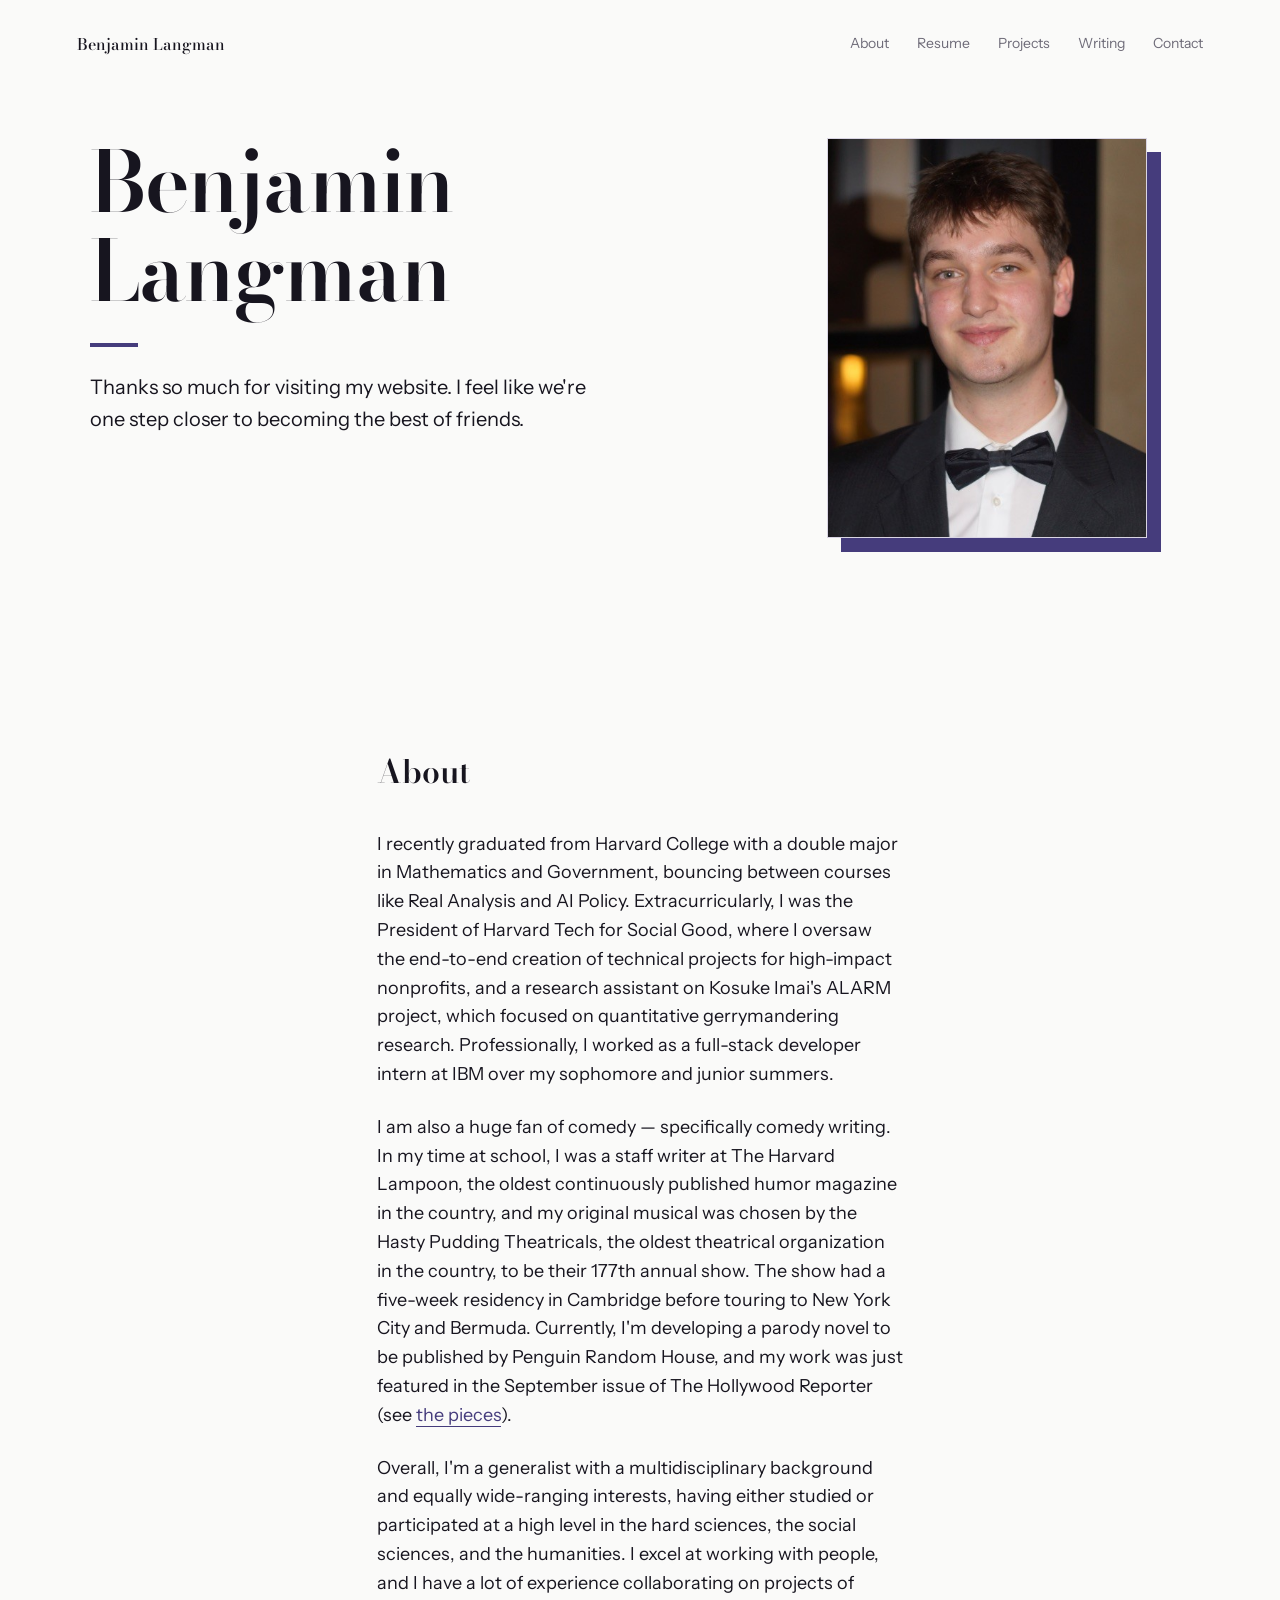
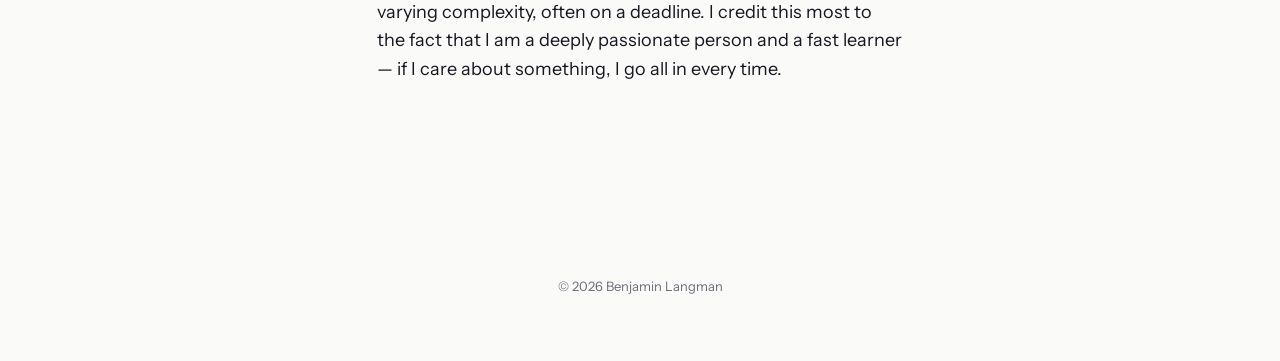
==== index.html @ 98caf8ef "Bodoni Moda + Instrument Sans; About copyedit; real LinkedIn - Type swapped to Bodoni Moda (display)" ====
<!DOCTYPE html>
<html lang="en">
<head>
  <meta charset="UTF-8" />
  <meta name="viewport" content="width=device-width, initial-scale=1" />
  <title>Benjamin Langman</title>
  <meta name="description" content="Benjamin Langman — Mathematics and Government at Harvard, full-stack developer, and comedy writer." />

  <meta property="og:title" content="Benjamin Langman" />
  <meta property="og:description" content="Mathematics and Government at Harvard, full-stack developer, and comedy writer." />
  <meta property="og:type" content="website" />
  <meta property="og:url" content="https://blangman.github.io/" />
  <meta property="og:image" content="https://blangman.github.io/assets/portrait.jpg" />
  <meta name="twitter:card" content="summary" />

  <link rel="icon" href="assets/favicon.svg" type="image/svg+xml" />
  <link rel="preconnect" href="https://fonts.googleapis.com" />
  <link rel="preconnect" href="https://fonts.gstatic.com" crossorigin />
  <link rel="stylesheet" href="https://fonts.googleapis.com/css2?family=Bodoni+Moda:opsz,wght@6..96,400..700&family=Instrument+Sans:wght@400;500;600&display=swap" />
  <link rel="stylesheet" href="styles.css" />
</head>
<body>
  <a class="skip-link" href="#about">Skip to content</a>

  <!-- ============================================================
       NAV — keep identical across every page (only aria-current
       and the About link's target differ: "#about" here,
       "index.html#about" on the other pages).
       ============================================================ -->
  <nav class="site-nav">
    <a class="wordmark" href="index.html">Benjamin Langman</a>
    <div class="nav-links">
      <a href="#about">About</a>
      <a href="resume.html">Resume</a>
      <a href="projects.html">Projects</a>
      <a href="writing.html">Writing</a>
      <a href="contact.html">Contact</a>
    </div>
  </nav>

  <section class="hero" id="top">
    <div class="hero-inner">
      <div class="hero-text">
        <h1>Benjamin Langman</h1>
        <div class="rule"></div>
        <!-- EDIT: the tagline. -->
        <p class="tagline">
          Thanks so much for visiting my website. I feel like we're one step
          closer to becoming the best of friends.
        </p>
      </div>
      <div class="photo-wrap">
        <div class="photo-offset" aria-hidden="true"></div>
        <div class="photo-slot">
          <!-- EDIT: swap assets/portrait.jpg for a new photo (4:5 crops best). -->
          <img src="assets/portrait.jpg" alt="Benjamin Langman" width="320" height="400" />
        </div>
      </div>
    </div>
  </section>

  <!-- ============================================================
       ABOUT — your bio. Edit the paragraphs freely.
       ============================================================ -->
  <main class="prose" id="about">
    <h2>About</h2>

    <p>
      I recently graduated from Harvard College with a double major in
      Mathematics and Government, bouncing between courses like Real Analysis and
      AI Policy. Extracurricularly, I was the President of Harvard Tech for
      Social Good, where I oversaw the end-to-end creation of technical projects
      for high-impact nonprofits, and a research assistant on Kosuke Imai's ALARM
      project, which focused on quantitative gerrymandering research.
      Professionally, I worked as a full-stack developer intern at IBM over my
      sophomore and junior summers.
    </p>

    <p>
      I am also a huge fan of comedy &mdash; specifically comedy writing. In my
      time at school, I was a staff writer at The Harvard Lampoon, the oldest
      continuously published humor magazine in the country, and my original
      musical was chosen by the Hasty Pudding Theatricals, the oldest theatrical
      organization in the country, to be their 177th annual show. The show had a
      five-week residency in Cambridge before touring to New York City and
      Bermuda. Currently, I'm developing a parody novel to be published by
      Penguin Random House, and my work was just featured in the September issue
      of The Hollywood Reporter (see
      <a href="https://thehollywoodrepordurrr.com/" target="_blank" rel="noopener">the pieces</a>).
    </p>

    <p>
      Overall, I'm a generalist with a multidisciplinary background and equally
      wide-ranging interests, having either studied or participated at a high
      level in the hard sciences, the social sciences, and the humanities. I
      excel at working with people, and I have a lot of experience collaborating
      on projects of varying complexity, often on a deadline. I credit this most
      to the fact that I am a deeply passionate person and a fast learner &mdash;
      if I care about something, I go all in every time.
    </p>
  </main>

  <footer class="site-footer">
    &copy; <span id="year">2026</span> Benjamin Langman
  </footer>

  <script src="main.js" defer></script>
</body>
</html>
---- styles.css ----
/* ============================================================
   Benjamin Langman — personal site
   Newsreader (display) + Inter (text), violet accent on near-white.
   Design values live in :root.
   ============================================================ */

:root {
  --bg: #FAFAF9;
  --ink: #17151F;
  --muted: #6E6B78;
  --accent: #453C7C;
  --panel: #EDEBF3;
  --line: #D9D5E4;

  --serif: 'Bodoni Moda', 'Times New Roman', Georgia, serif;
  --sans: 'Instrument Sans', -apple-system, BlinkMacSystemFont, 'Segoe UI', Roboto, sans-serif;

  --wrap: 1100px;
  --measure: 680px;
  --pad: 6vw;
}

* { box-sizing: border-box; }

html { scroll-behavior: smooth; }

@media (prefers-reduced-motion: reduce) {
  html { scroll-behavior: auto; }
  * { transition: none !important; animation: none !important; }
}

body {
  margin: 0;
  background: var(--bg);
  color: var(--ink);
  font-family: var(--sans);
  line-height: 1.6;
  -webkit-font-smoothing: antialiased;
}

a { color: inherit; text-decoration: none; }

a:focus-visible, button:focus-visible {
  outline: 2px solid var(--accent);
  outline-offset: 3px;
  border-radius: 2px;
}

h1, h2, h3, .wordmark {
  font-family: var(--serif);
  font-optical-sizing: auto;
}

img { max-width: 100%; height: auto; }

.skip-link {
  position: absolute;
  left: -999px;
  top: 0;
  background: var(--bg);
  padding: 10px 16px;
  border: 1px solid var(--ink);
  z-index: 10;
}
.skip-link:focus { left: 12px; top: 12px; }

/* ---------- nav ---------- */

.site-nav {
  display: flex;
  flex-wrap: wrap;
  justify-content: space-between;
  align-items: center;
  gap: 12px 32px;
  padding: 32px var(--pad) 24px;
}

.wordmark {
  font-weight: 500;
  font-size: 16px;
}

.nav-links {
  display: flex;
  flex-wrap: wrap;
  gap: 12px 28px;
  font-size: 14px;
}

.nav-links a {
  position: relative;
  color: var(--muted);
  padding-bottom: 4px;
}

.nav-links a::after {
  content: "";
  position: absolute;
  left: 0;
  bottom: 0;
  width: 0;
  height: 1px;
  background: var(--accent);
  transition: width 0.25s ease-out;
}

.nav-links a:hover::after,
.nav-links a:focus-visible::after { width: 100%; }

.nav-links a[aria-current="page"] { color: var(--ink); }
.nav-links a[aria-current="page"]::after { width: 100%; }

/* ---------- hero ---------- */

.hero { padding: 56px var(--pad) 112px; }

.hero-inner {
  max-width: var(--wrap);
  margin: 0 auto;
  display: grid;
  grid-template-columns: 1.3fr 0.7fr;
  gap: 64px;
  align-items: start;
}

.hero-text h1 {
  font-size: clamp(44px, 7vw, 84px);
  font-weight: 600;
  letter-spacing: -0.015em;
  line-height: 1.05;
  margin: 0;
}

.rule {
  width: 48px;
  height: 4px;
  background: var(--accent);
  margin: 28px 0 24px;
}

.tagline {
  font-size: clamp(17px, 1.6vw, 20px);
  color: var(--ink);
  max-width: 40ch;
  margin: 0;
}

.photo-wrap {
  position: relative;
  max-width: 320px;
}

.photo-offset {
  position: absolute;
  top: 14px;
  left: 14px;
  width: 100%;
  height: 100%;
  background: var(--accent);
  z-index: 0;
}

.photo-slot {
  position: relative;
  z-index: 1;
  aspect-ratio: 4 / 5;
  background: var(--panel);
  border: 1px solid var(--line);
  overflow: hidden;
  transition: transform 0.25s ease-out;
}
.photo-slot:hover { transform: translate(-2px, -2px); }
.photo-slot img { width: 100%; height: 100%; object-fit: cover; display: block; }

/* ---------- prose column (home About + interior pages) ---------- */

.prose {
  max-width: var(--measure);
  margin: 0 auto;
  padding: 96px var(--pad) 128px;
}

.prose h1 {
  font-size: clamp(36px, 5vw, 52px);
  font-weight: 600;
  letter-spacing: -0.005em;
  line-height: 1.1;
  margin: 0;
}
.prose h1 + .rule { margin-top: 24px; }

.prose h2 {
  font-size: 32px;
  font-weight: 600;
  margin: 0 0 32px;
}
.prose h2:not(:first-child) { margin-top: 72px; }

.prose p {
  font-size: 18px;
  margin: 0 0 24px;
  max-width: 68ch;
}

.prose a[href] {
  color: var(--accent);
  border-bottom: 1px solid var(--accent);
}
.prose a[href]:hover {
  color: var(--ink);
  border-color: var(--ink);
}

.prose strong { font-weight: 600; }

/* interior page entries */
.entry { margin: 0 0 40px; }
.entry h3 {
  font-size: 20px;
  font-weight: 600;
  margin: 0 0 4px;
}
.entry .meta {
  font-size: 14px;
  color: var(--muted);
  margin: 0 0 12px;
}
.entry p { font-size: 17px; margin: 0; }

.filelink {
  display: inline-block;
  border: 1px solid var(--accent);
  color: var(--accent);
  padding: 10px 18px;
  font-size: 14px;
}
.filelink:hover { background: var(--accent); color: var(--bg); }

/* ---------- footer ---------- */

.site-footer {
  text-align: center;
  padding: 40px var(--pad) 64px;
  font-size: 13px;
  color: var(--muted);
}

/* ---------- responsive ---------- */

@media (max-width: 720px) {
  .site-nav { padding: 24px var(--pad) 20px; }
  .nav-links { width: 100%; gap: 12px 20px; }
  .hero { padding: 40px var(--pad) 80px; }
  .hero-inner { grid-template-columns: 1fr; gap: 40px; }
  .photo-wrap { max-width: 220px; order: -1; }
  .prose { padding: 64px var(--pad) 96px; }
  .prose h2 { font-size: 26px; }
  .prose h2:not(:first-child) { margin-top: 56px; }
}
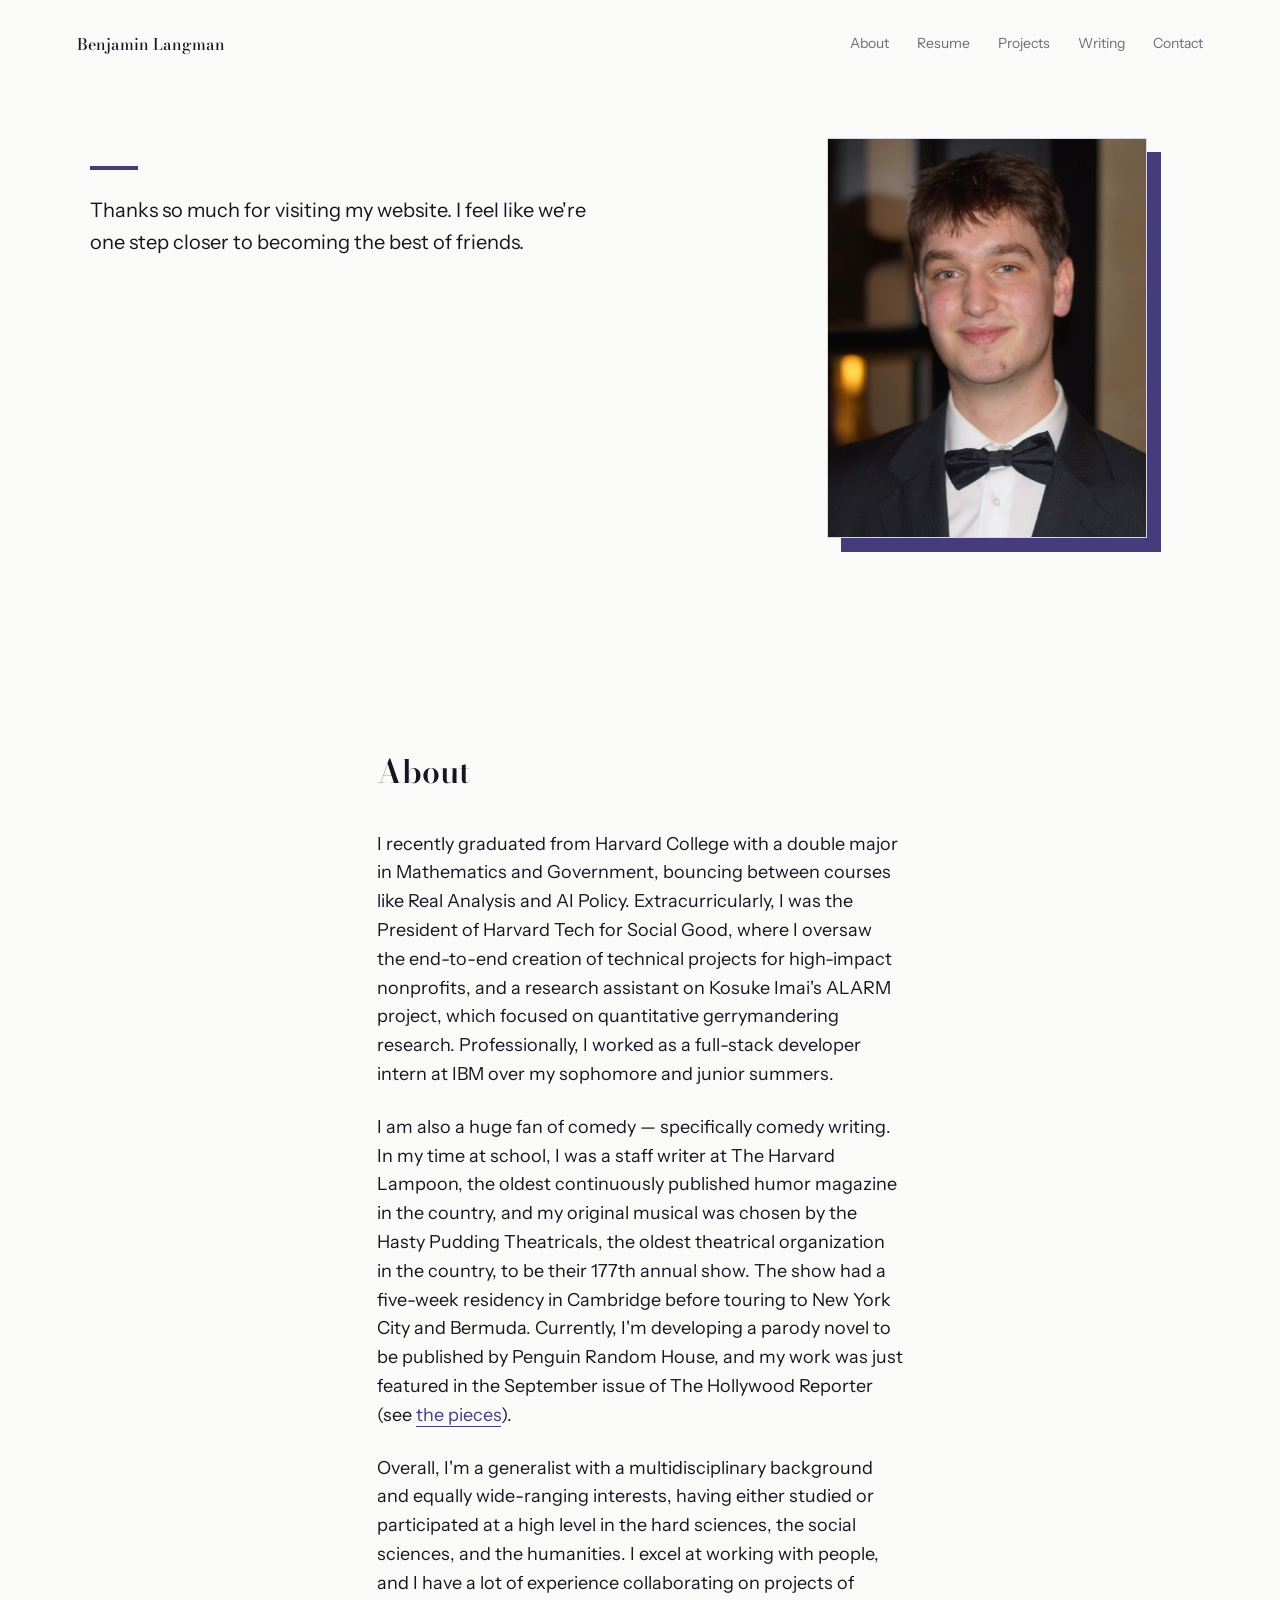
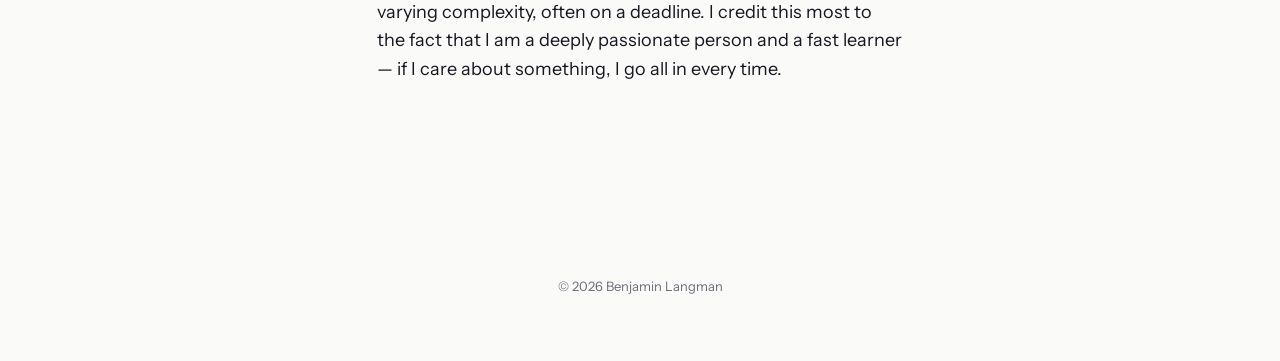
==== commit d25cb07d: "Remove the display name from the hero The hero now opens with just the accent rule and the tagline; " ====
--- a/index.html
+++ b/index.html
@@ -41,7 +41,7 @@
   <section class="hero" id="top">
     <div class="hero-inner">
       <div class="hero-text">
-        <h1>Benjamin Langman</h1>
+        <h1 class="sr-only">Benjamin Langman</h1>
         <div class="rule"></div>
         <!-- EDIT: the tagline. -->
         <p class="tagline">
--- a/styles.css
+++ b/styles.css
@@ -52,6 +52,16 @@
 }
 
 img { max-width: 100%; height: auto; }
+
+.sr-only {
+  position: absolute;
+  width: 1px; height: 1px;
+  padding: 0; margin: -1px;
+  overflow: hidden;
+  clip: rect(0 0 0 0);
+  white-space: nowrap;
+  border: 0;
+}
 
 .skip-link {
   position: absolute;
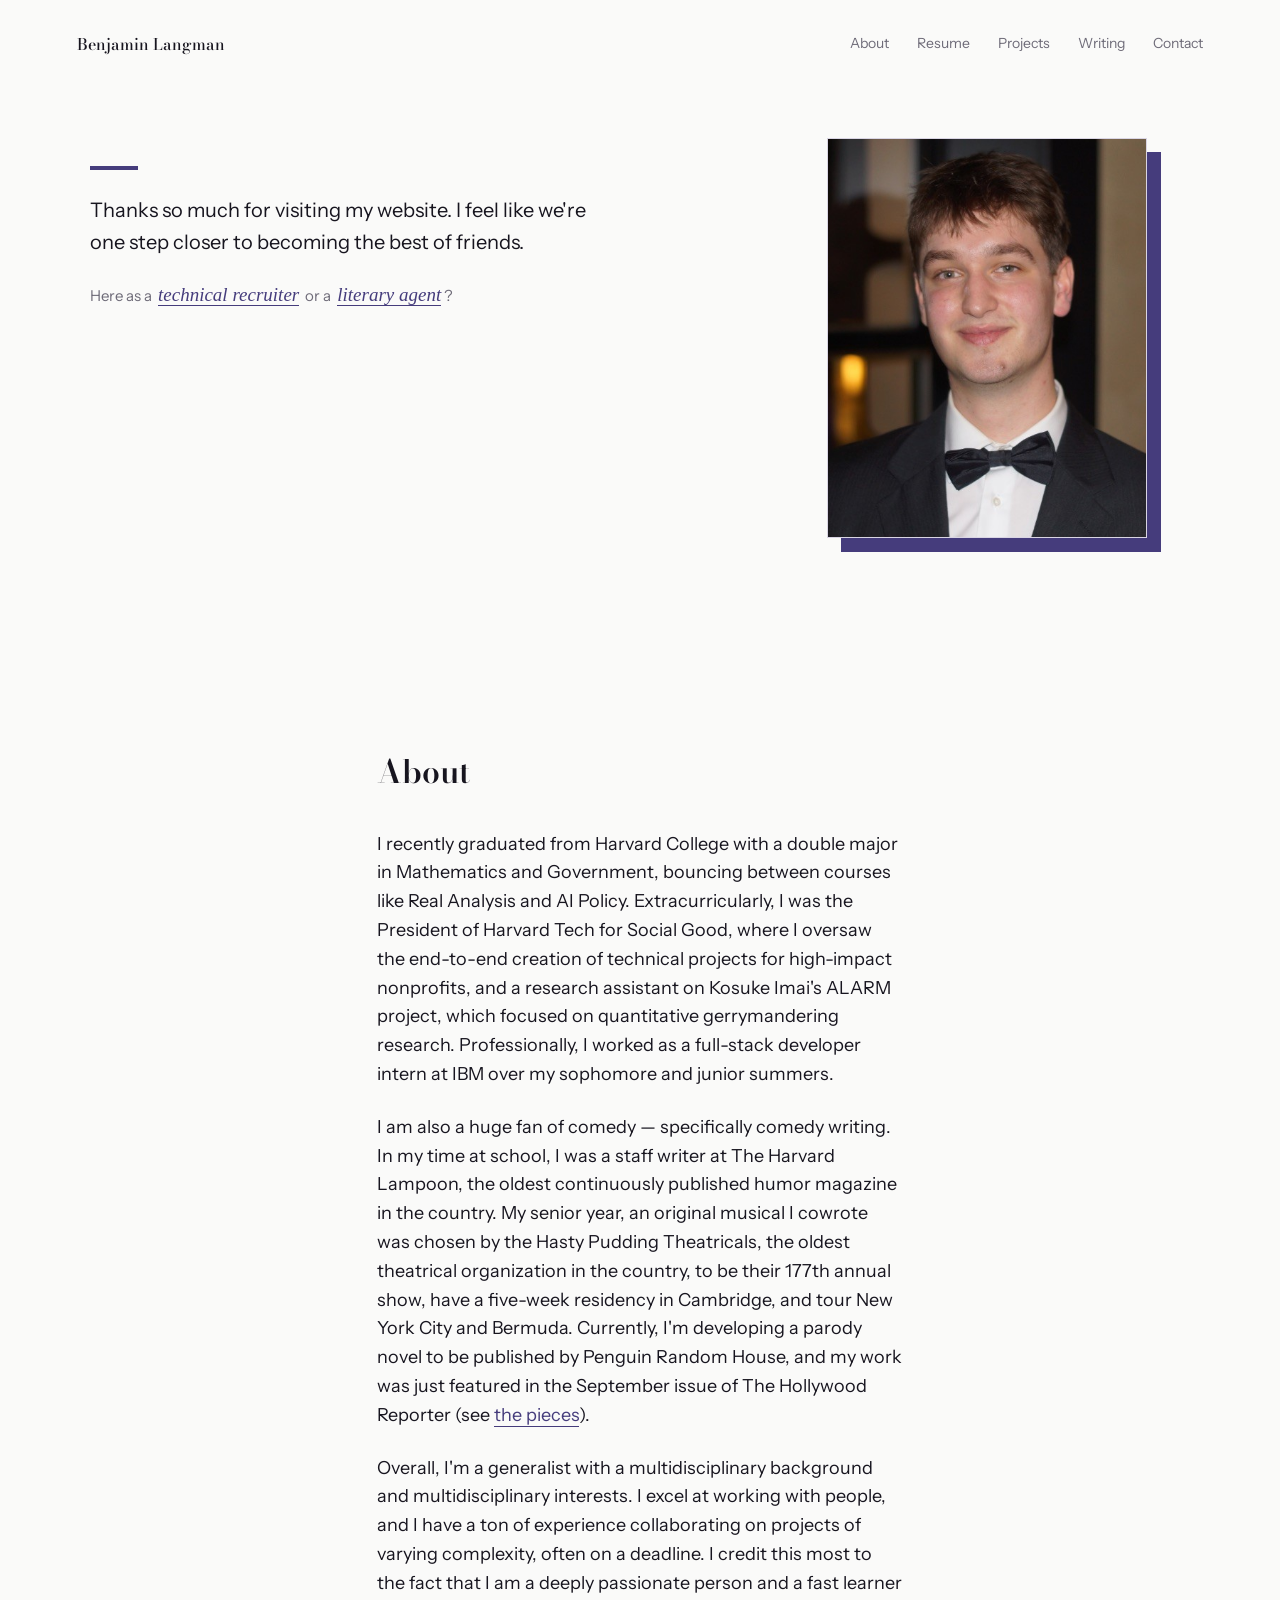
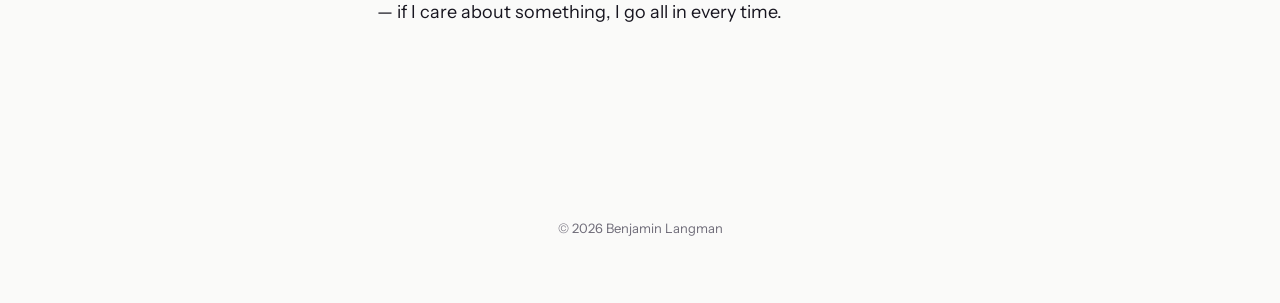
==== commit d3be6844: "About rewrite; Writing as a link list; "here as a…" hero line - About: replaced with the new three-p" ====
--- a/index.html
+++ b/index.html
@@ -48,6 +48,10 @@
           Thanks so much for visiting my website. I feel like we're one step
           closer to becoming the best of friends.
         </p>
+        <p class="pick">
+          Here as a <a href="resume.html">technical recruiter</a>
+          or a <a href="writing.html">literary agent</a>?
+        </p>
       </div>
       <div class="photo-wrap">
         <div class="photo-offset" aria-hidden="true"></div>
@@ -79,10 +83,10 @@
     <p>
       I am also a huge fan of comedy &mdash; specifically comedy writing. In my
       time at school, I was a staff writer at The Harvard Lampoon, the oldest
-      continuously published humor magazine in the country, and my original
-      musical was chosen by the Hasty Pudding Theatricals, the oldest theatrical
-      organization in the country, to be their 177th annual show. The show had a
-      five-week residency in Cambridge before touring to New York City and
+      continuously published humor magazine in the country. My senior year, an
+      original musical I cowrote was chosen by the Hasty Pudding Theatricals, the
+      oldest theatrical organization in the country, to be their 177th annual
+      show, have a five-week residency in Cambridge, and tour New York City and
       Bermuda. Currently, I'm developing a parody novel to be published by
       Penguin Random House, and my work was just featured in the September issue
       of The Hollywood Reporter (see
@@ -90,13 +94,12 @@
     </p>
 
     <p>
-      Overall, I'm a generalist with a multidisciplinary background and equally
-      wide-ranging interests, having either studied or participated at a high
-      level in the hard sciences, the social sciences, and the humanities. I
-      excel at working with people, and I have a lot of experience collaborating
-      on projects of varying complexity, often on a deadline. I credit this most
-      to the fact that I am a deeply passionate person and a fast learner &mdash;
-      if I care about something, I go all in every time.
+      Overall, I'm a generalist with a multidisciplinary background and
+      multidisciplinary interests. I excel at working with people, and I have a
+      ton of experience collaborating on projects of varying complexity, often on
+      a deadline. I credit this most to the fact that I am a deeply passionate
+      person and a fast learner &mdash; if I care about something, I go all in
+      every time.
     </p>
   </main>
 
--- a/styles.css
+++ b/styles.css
@@ -154,6 +154,23 @@
   max-width: 40ch;
   margin: 0;
 }
+
+/* "Here as a technical recruiter or a literary agent?" */
+.pick {
+  margin: 22px 0 0;
+  font-size: 15px;
+  color: var(--muted);
+}
+.pick a {
+  font-family: var(--serif);
+  font-style: italic;
+  font-size: 19px;
+  color: var(--accent);
+  border-bottom: 1px solid var(--accent);
+  margin: 0 3px;
+  transition: color 0.2s ease, border-color 0.2s ease;
+}
+.pick a:hover { color: var(--ink); border-color: var(--ink); }
 
 .photo-wrap {
   position: relative;
@@ -211,6 +228,17 @@
   margin: 0 0 24px;
   max-width: 68ch;
 }
+
+.prose ul {
+  margin: 0 0 24px;
+  padding-left: 1.1em;
+  max-width: 68ch;
+}
+.prose li {
+  font-size: 18px;
+  margin: 0 0 14px;
+}
+.prose li::marker { color: var(--accent); }
 
 .prose a[href] {
   color: var(--accent);
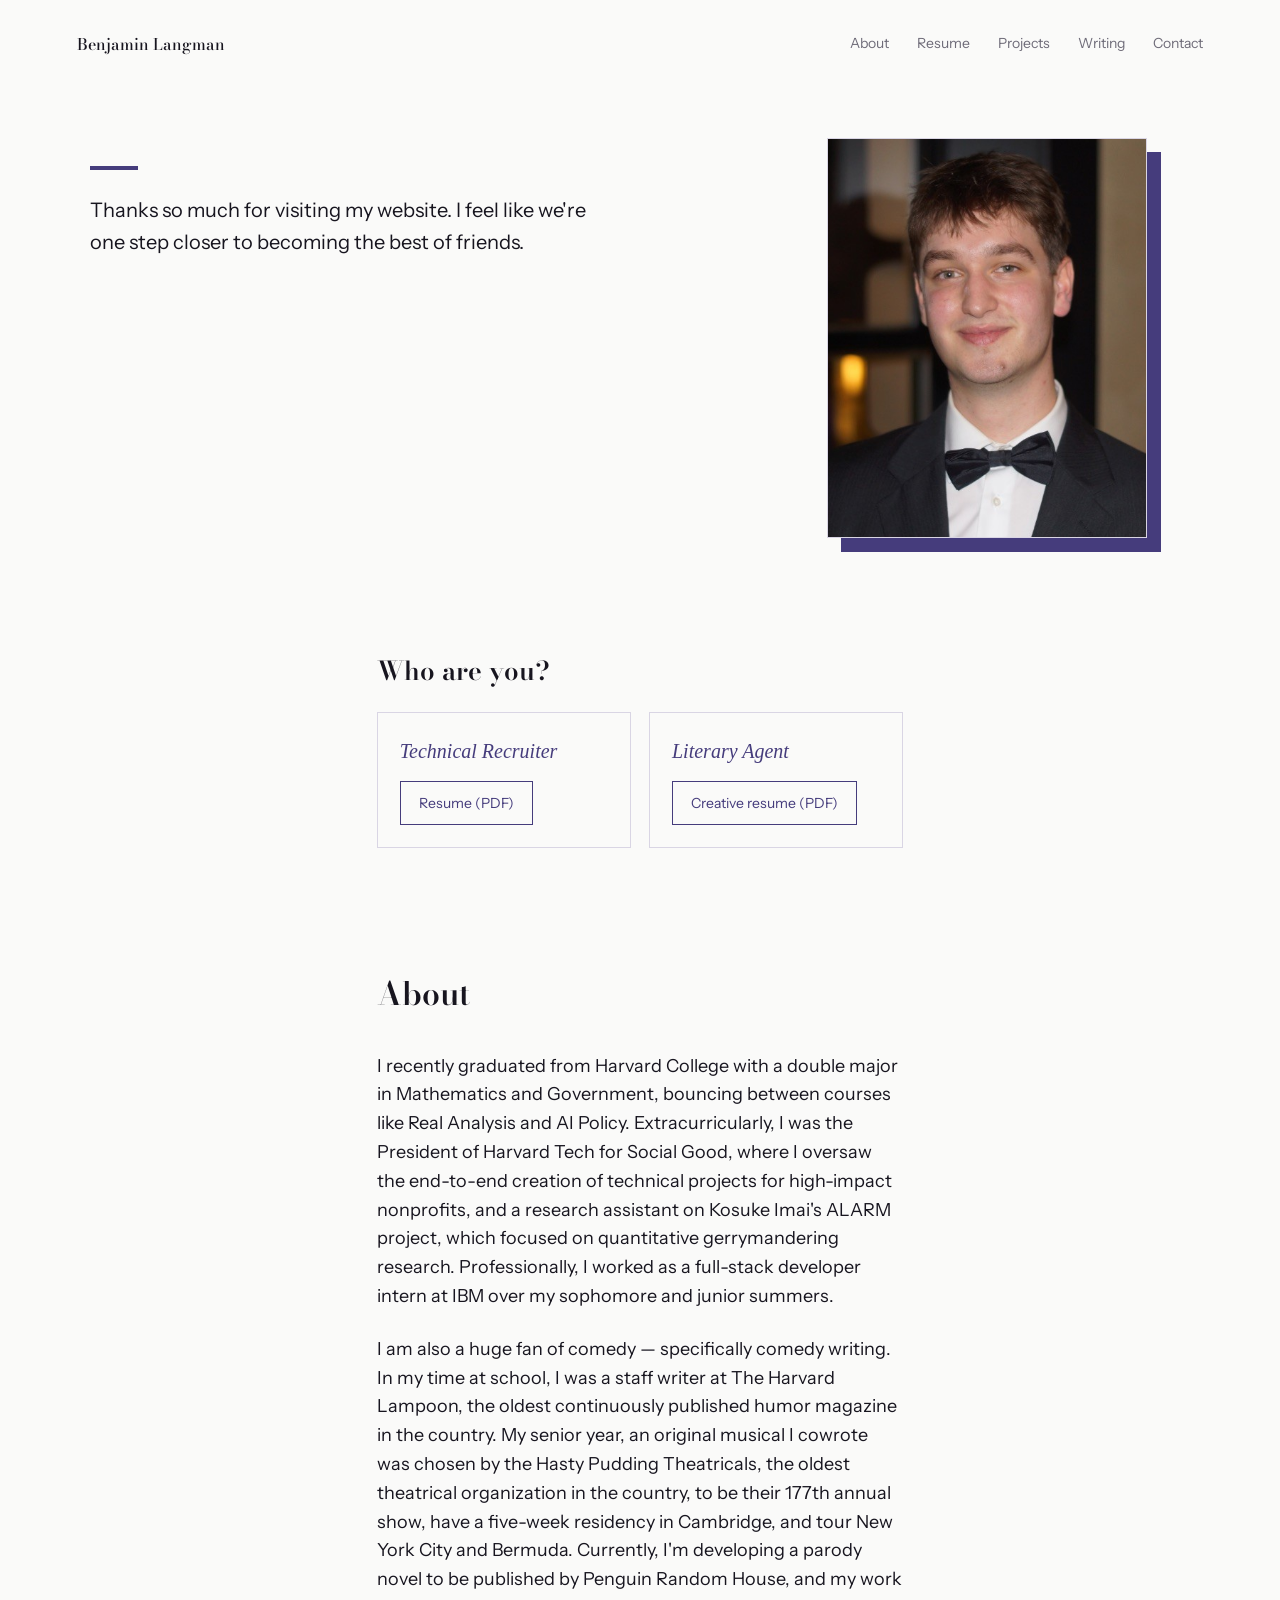
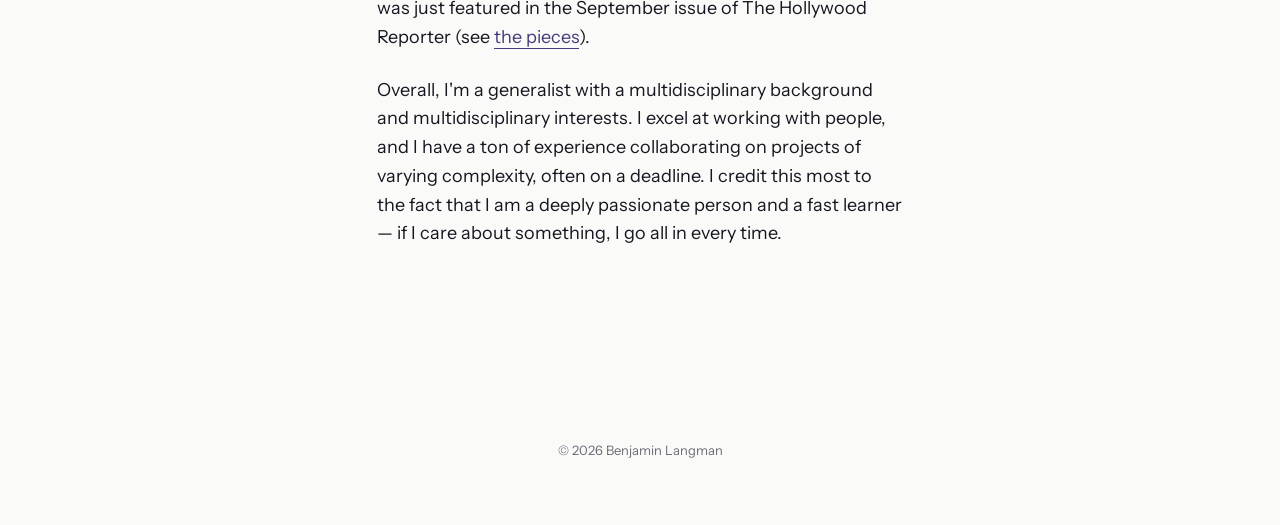
==== commit 1f6c5ea7: "Home: "Who are you?" with two resumes Replaced the "technical recruiter / literary agent" hero line " ====
--- a/index.html
+++ b/index.html
@@ -48,10 +48,6 @@
           Thanks so much for visiting my website. I feel like we're one step
           closer to becoming the best of friends.
         </p>
-        <p class="pick">
-          Here as a <a href="resume.html">technical recruiter</a>
-          or a <a href="writing.html">literary agent</a>?
-        </p>
       </div>
       <div class="photo-wrap">
         <div class="photo-offset" aria-hidden="true"></div>
@@ -59,6 +55,23 @@
           <!-- EDIT: swap assets/portrait.jpg for a new photo (4:5 crops best). -->
           <img src="assets/portrait.jpg" alt="Benjamin Langman" width="320" height="400" />
         </div>
+      </div>
+    </div>
+  </section>
+
+  <!-- ============================================================
+       WHO ARE YOU — routes visitors to the right resume.
+       ============================================================ -->
+  <section class="who">
+    <h2>Who are you?</h2>
+    <div class="who-grid">
+      <div class="who-col">
+        <p class="who-label">Technical Recruiter</p>
+        <a class="filelink" href="assets/Benjamin_Langman_Resume.pdf" target="_blank" rel="noopener">Resume (PDF)</a>
+      </div>
+      <div class="who-col">
+        <p class="who-label">Literary Agent</p>
+        <a class="filelink" href="assets/CreativeResume_BenLangman.pdf" target="_blank" rel="noopener">Creative resume (PDF)</a>
       </div>
     </div>
   </section>
--- a/styles.css
+++ b/styles.css
@@ -155,22 +155,41 @@
   margin: 0;
 }
 
-/* "Here as a technical recruiter or a literary agent?" */
-.pick {
-  margin: 22px 0 0;
-  font-size: 15px;
-  color: var(--muted);
-}
-.pick a {
+/* "Who are you?" — two boxes routing to the right resume */
+.who {
+  max-width: var(--measure);
+  margin: 0 auto;
+  padding: 0 var(--pad) 24px;
+}
+.who h2 {
+  font-size: 26px;
+  font-weight: 600;
+  margin: 0 0 20px;
+}
+.who-grid {
+  display: grid;
+  grid-template-columns: 1fr 1fr;
+  gap: 18px;
+}
+.who-col {
+  display: flex;
+  flex-direction: column;
+  align-items: flex-start;
+  gap: 14px;
+  padding: 22px;
+  border: 1px solid var(--line);
+}
+.who-label {
   font-family: var(--serif);
   font-style: italic;
-  font-size: 19px;
+  font-size: 20px;
   color: var(--accent);
-  border-bottom: 1px solid var(--accent);
-  margin: 0 3px;
-  transition: color 0.2s ease, border-color 0.2s ease;
-}
-.pick a:hover { color: var(--ink); border-color: var(--ink); }
+  margin: 0;
+}
+
+@media (max-width: 720px) {
+  .who-grid { grid-template-columns: 1fr; }
+}
 
 .photo-wrap {
   position: relative;
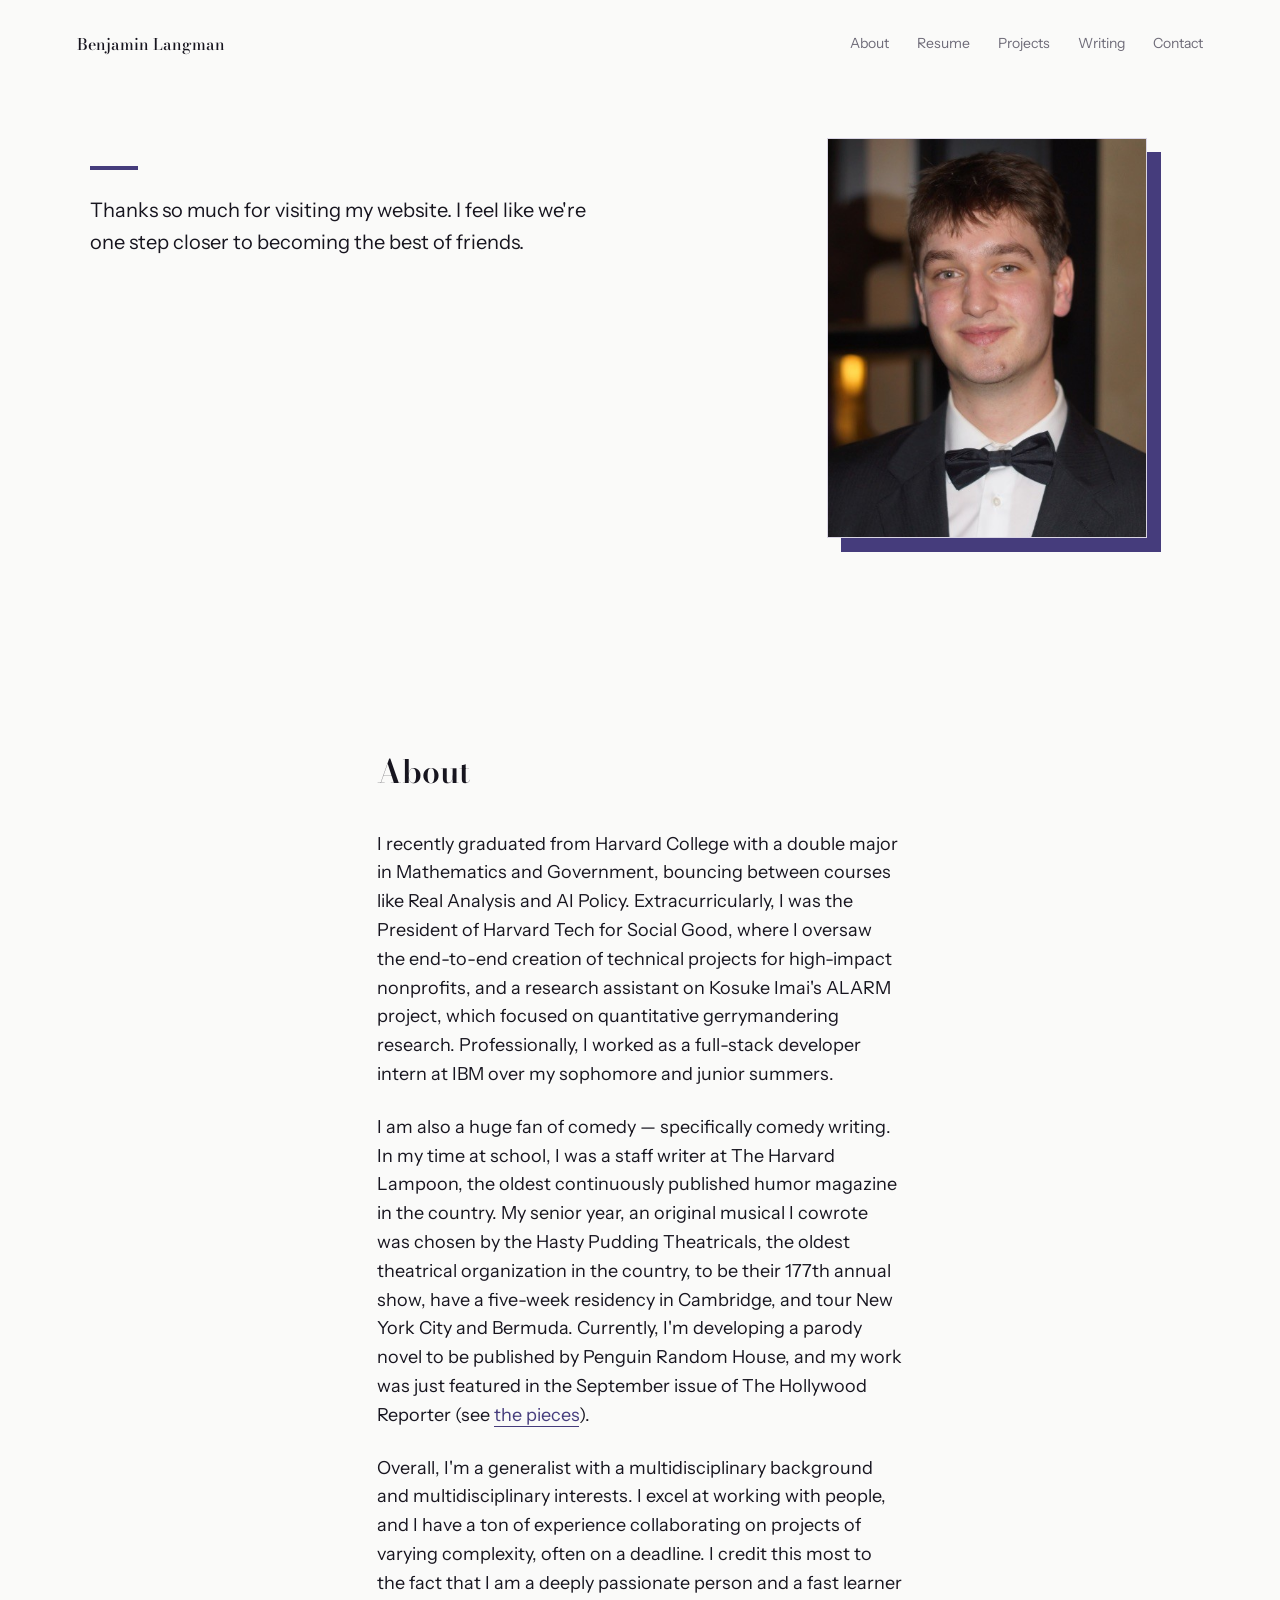
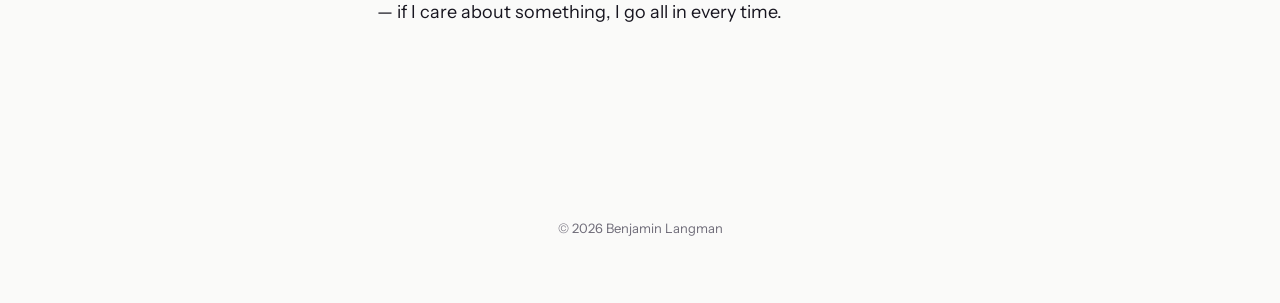
==== commit 347dd931: "Move "Who are you?" from home to the Resume page The two-resume routing (Technical Recruiter / Liter" ====
--- a/index.html
+++ b/index.html
@@ -60,23 +60,6 @@
   </section>
 
   <!-- ============================================================
-       WHO ARE YOU — routes visitors to the right resume.
-       ============================================================ -->
-  <section class="who">
-    <h2>Who are you?</h2>
-    <div class="who-grid">
-      <div class="who-col">
-        <p class="who-label">Technical Recruiter</p>
-        <a class="filelink" href="assets/Benjamin_Langman_Resume.pdf" target="_blank" rel="noopener">Resume (PDF)</a>
-      </div>
-      <div class="who-col">
-        <p class="who-label">Literary Agent</p>
-        <a class="filelink" href="assets/CreativeResume_BenLangman.pdf" target="_blank" rel="noopener">Creative resume (PDF)</a>
-      </div>
-    </div>
-  </section>
-
-  <!-- ============================================================
        ABOUT — your bio. Edit the paragraphs freely.
        ============================================================ -->
   <main class="prose" id="about">
--- a/styles.css
+++ b/styles.css
@@ -156,15 +156,11 @@
 }
 
 /* "Who are you?" — two boxes routing to the right resume */
-.who {
-  max-width: var(--measure);
-  margin: 0 auto;
-  padding: 0 var(--pad) 24px;
-}
-.who h2 {
-  font-size: 26px;
-  font-weight: 600;
-  margin: 0 0 20px;
+.who-q {
+  font-family: var(--serif);
+  font-size: 24px;
+  color: var(--ink);
+  margin: 8px 0 20px;
 }
 .who-grid {
   display: grid;
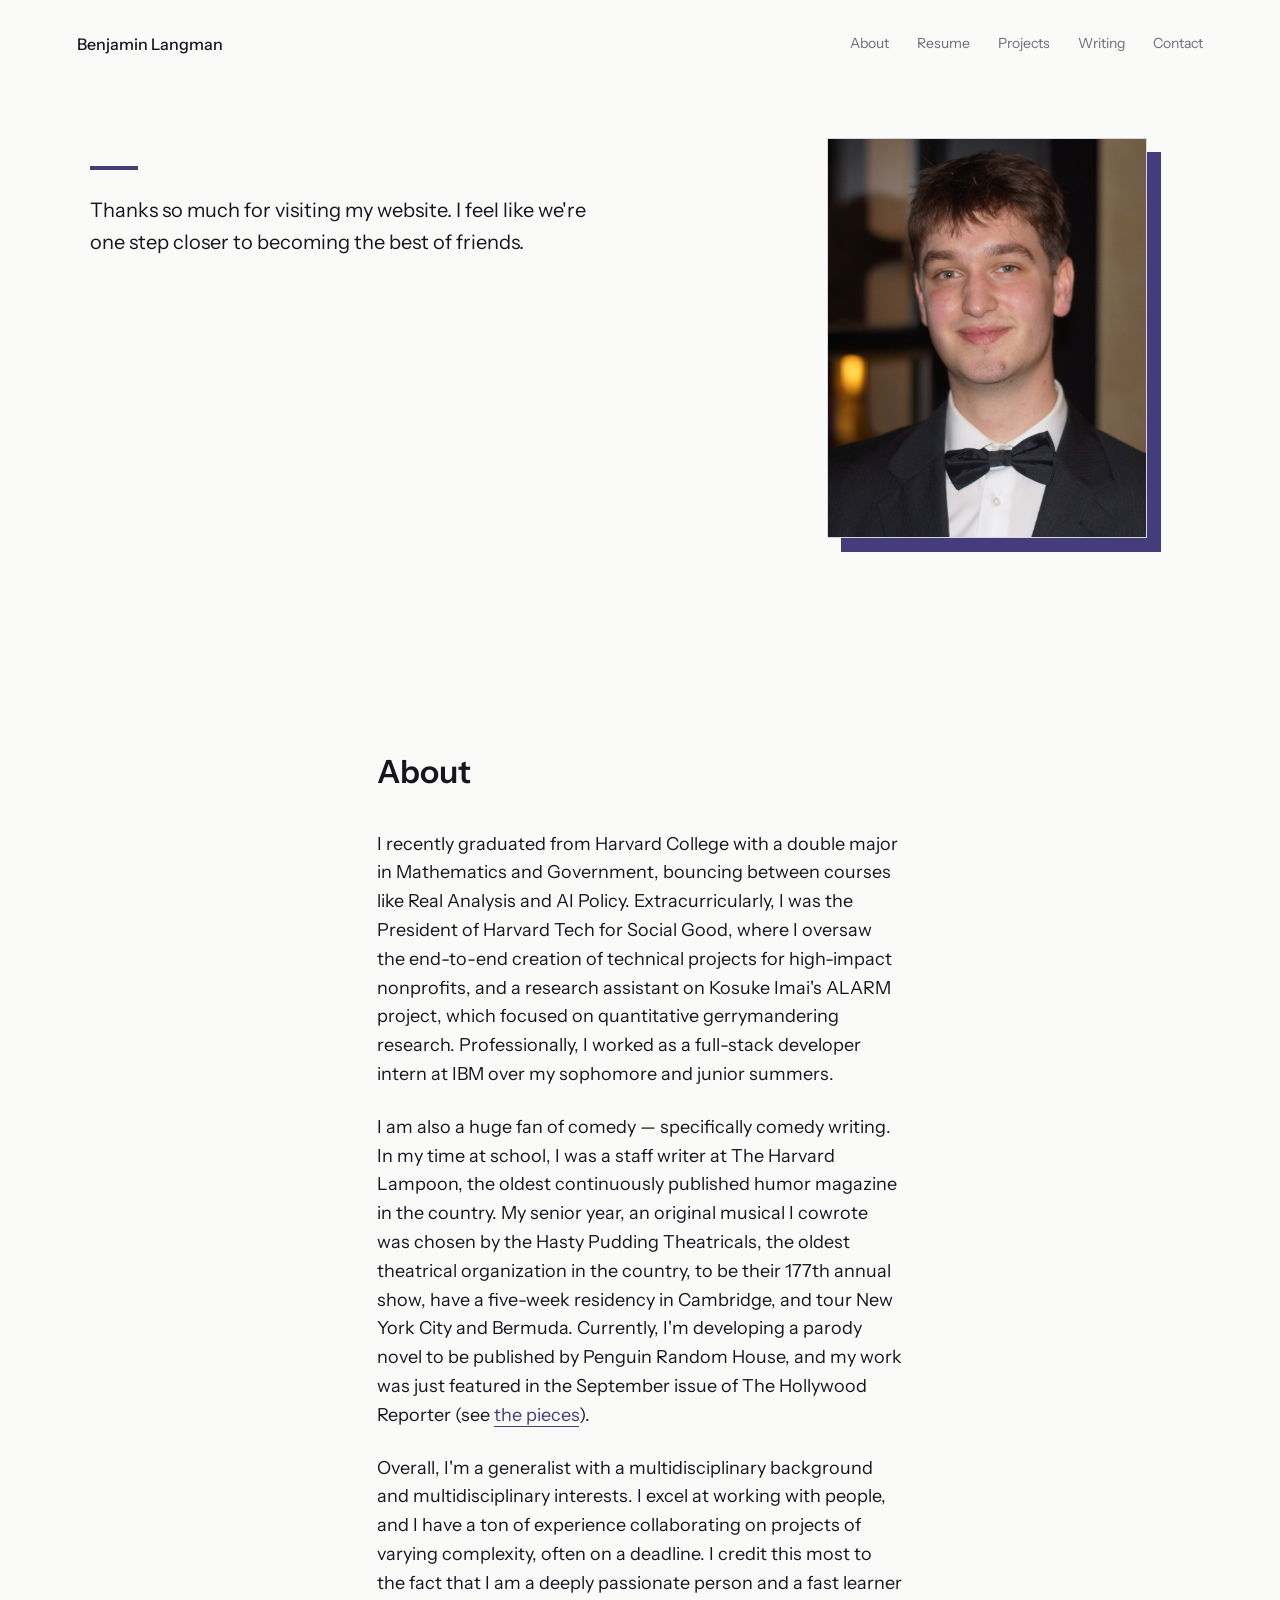
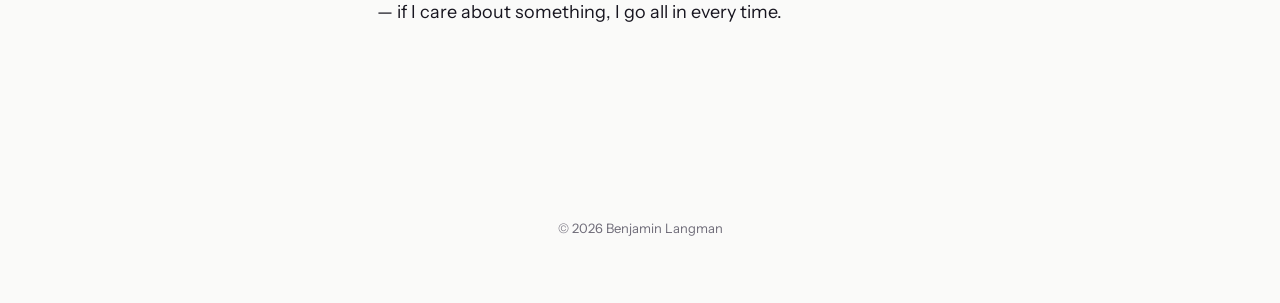
==== commit 9c9bcce4: "Make the whole site sans-serif Dropped Bodoni Moda; --serif now aliases --sans (Instrument Sans), so" ====
--- a/index.html
+++ b/index.html
@@ -16,7 +16,7 @@
   <link rel="icon" href="assets/favicon.svg" type="image/svg+xml" />
   <link rel="preconnect" href="https://fonts.googleapis.com" />
   <link rel="preconnect" href="https://fonts.gstatic.com" crossorigin />
-  <link rel="stylesheet" href="https://fonts.googleapis.com/css2?family=Bodoni+Moda:opsz,wght@6..96,400..700&family=Instrument+Sans:wght@400;500;600&display=swap" />
+  <link rel="stylesheet" href="https://fonts.googleapis.com/css2?family=Instrument+Sans:wght@400;500;600;700&display=swap" />
   <link rel="stylesheet" href="styles.css" />
 </head>
 <body>
--- a/styles.css
+++ b/styles.css
@@ -12,8 +12,8 @@
   --panel: #EDEBF3;
   --line: #D9D5E4;
 
-  --serif: 'Bodoni Moda', 'Times New Roman', Georgia, serif;
   --sans: 'Instrument Sans', -apple-system, BlinkMacSystemFont, 'Segoe UI', Roboto, sans-serif;
+  --serif: var(--sans); /* site is all sans-serif; kept so headings can diverge later */
 
   --wrap: 1100px;
   --measure: 680px;
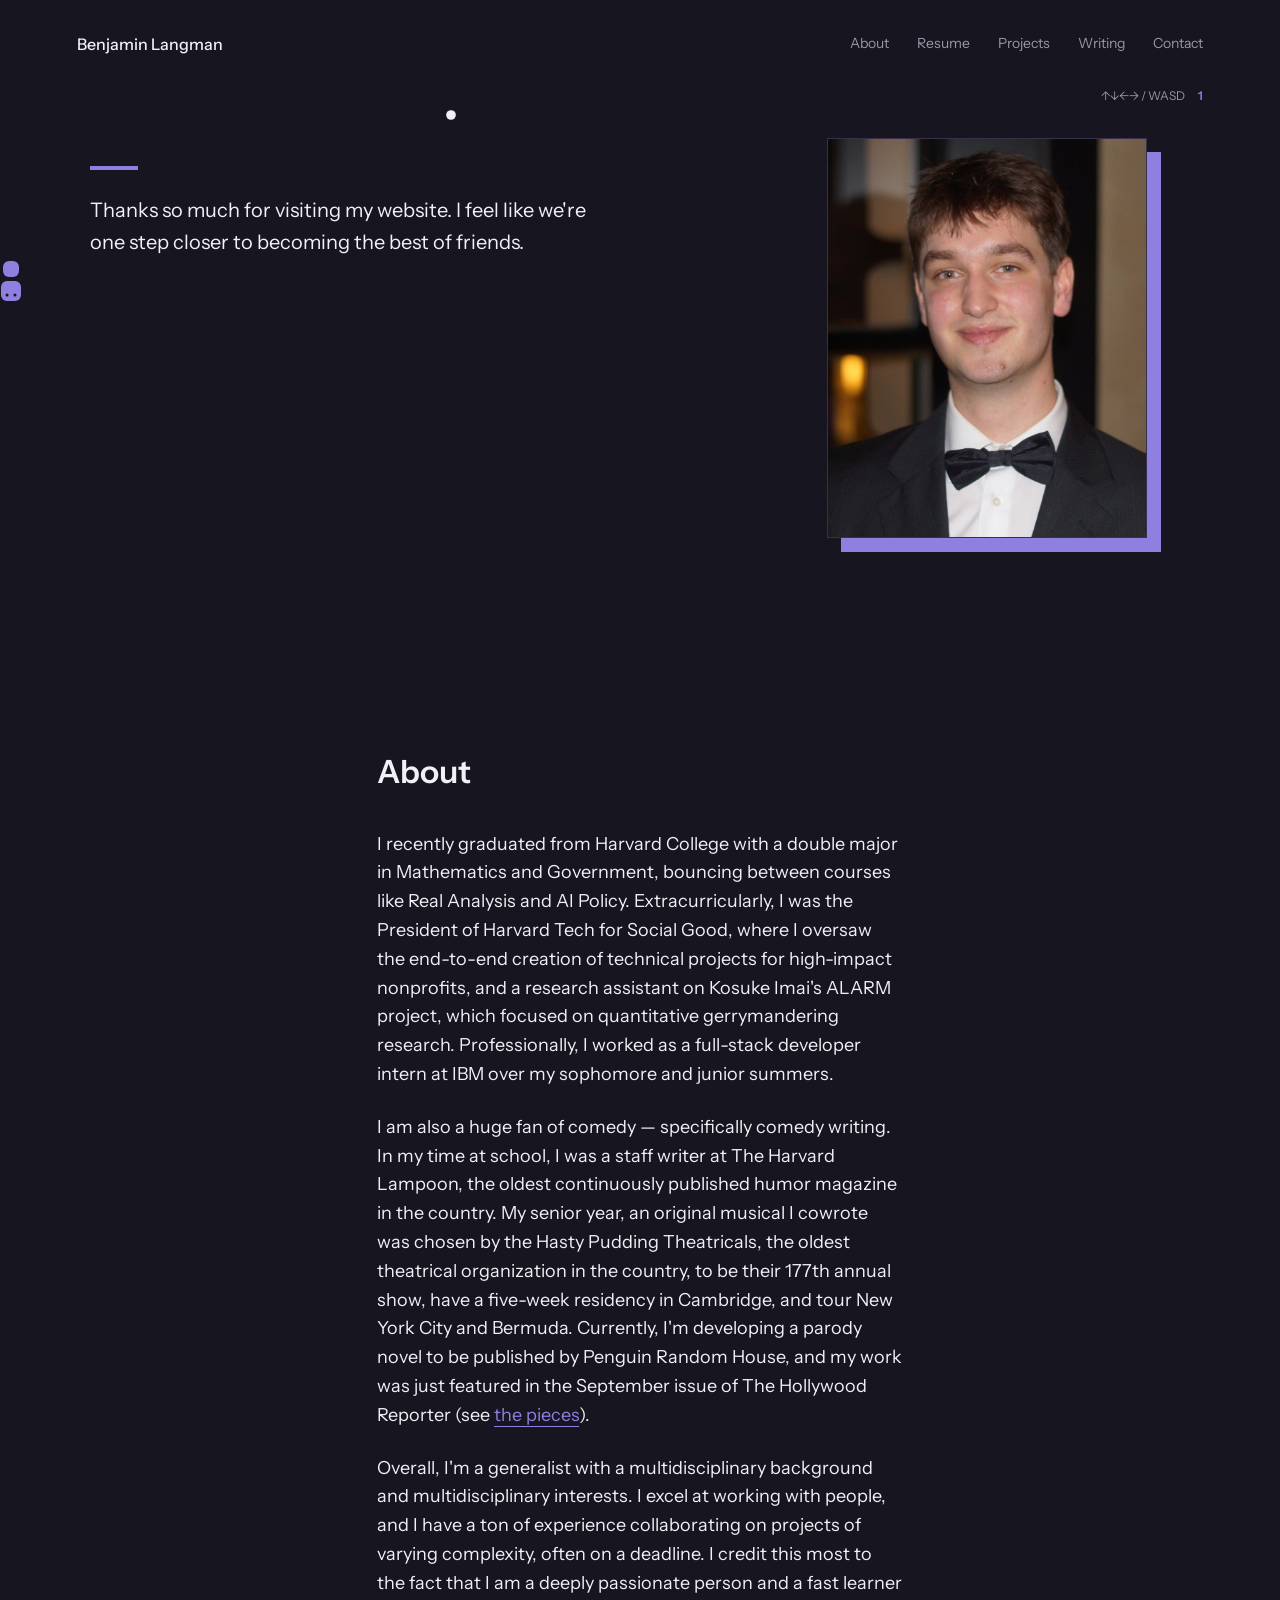
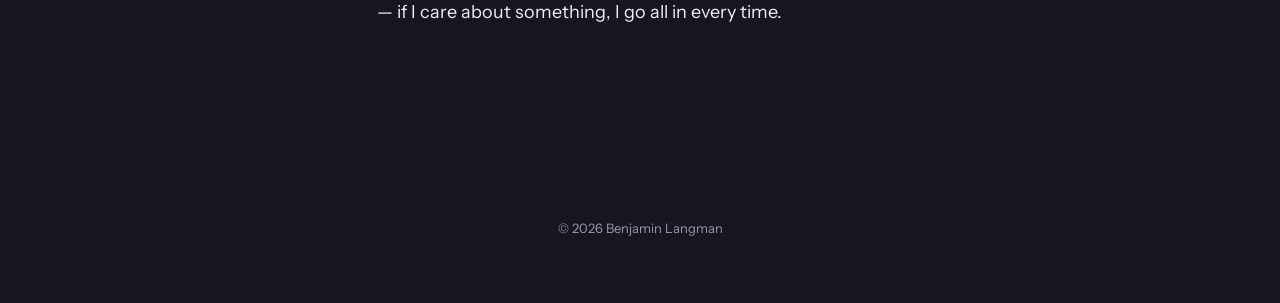
==== commit 24a41861: "Add a decorative snake game to the home page hero The hero itself is the board; the tagline text and" ====
--- a/index.html
+++ b/index.html
@@ -57,6 +57,20 @@
         </div>
       </div>
     </div>
+
+    <!-- ============================================================
+         SNAKE — decorative, keyboard-driven. Uses the hero itself as
+         the board; the tagline and the photo are the only walls.
+         Purely progressive enhancement: see snake.js.
+         ============================================================ -->
+    <div class="snake-layer" aria-hidden="true">
+      <canvas class="snake-canvas"></canvas>
+      <div class="snake-hud">
+        <span class="snake-hint">&uarr;&darr;&larr;&rarr; / WASD</span>
+        <span class="snake-score">0</span>
+      </div>
+      <p class="snake-msg" hidden></p>
+    </div>
   </section>
 
   <!-- ============================================================
@@ -104,5 +118,6 @@
   </footer>
 
   <script src="main.js" defer></script>
+  <script src="snake.js" defer></script>
 </body>
 </html>
--- a/styles.css
+++ b/styles.css
@@ -1,16 +1,16 @@
 /* ============================================================
    Benjamin Langman — personal site
-   Newsreader (display) + Inter (text), violet accent on near-white.
+   Instrument Sans throughout, lilac accent on dark ink.
    Design values live in :root.
    ============================================================ */
 
 :root {
-  --bg: #FAFAF9;
-  --ink: #17151F;
-  --muted: #6E6B78;
-  --accent: #453C7C;
-  --panel: #EDEBF3;
-  --line: #D9D5E4;
+  --bg: #17151F;
+  --ink: #F2F0F6;
+  --muted: #9A96AA;
+  --accent: #8F7FE0;
+  --panel: #241F30;
+  --line: #383049;
 
   --sans: 'Instrument Sans', -apple-system, BlinkMacSystemFont, 'Segoe UI', Roboto, sans-serif;
   --serif: var(--sans); /* site is all sans-serif; kept so headings can diverge later */
@@ -22,7 +22,7 @@
 
 * { box-sizing: border-box; }
 
-html { scroll-behavior: smooth; }
+html { scroll-behavior: smooth; color-scheme: dark; }
 
 @media (prefers-reduced-motion: reduce) {
   html { scroll-behavior: auto; }
@@ -122,7 +122,7 @@
 
 /* ---------- hero ---------- */
 
-.hero { padding: 56px var(--pad) 112px; }
+.hero { position: relative; padding: 56px var(--pad) 112px; }
 
 .hero-inner {
   max-width: var(--wrap);
@@ -213,6 +213,60 @@
 }
 .photo-slot:hover { transform: translate(-2px, -2px); }
 .photo-slot img { width: 100%; height: 100%; object-fit: cover; display: block; }
+
+/* ---------- home page snake game (decorative; see snake.js) ---------- */
+/* The hero itself is the board; the tagline and photo are the only
+   walls. Overlay is pointer-events:none so it never blocks the page —
+   it's steered with arrow keys / WASD while the hero is in view. */
+
+.snake-layer {
+  position: absolute;
+  inset: 0;
+  pointer-events: none;
+  z-index: 2;
+}
+
+.snake-canvas {
+  position: absolute;
+  top: 0;
+  left: 0;
+}
+
+.snake-hud {
+  position: absolute;
+  top: 4px;
+  right: var(--pad);
+  display: flex;
+  align-items: baseline;
+  gap: 10px;
+  font-size: 12px;
+  color: var(--muted);
+}
+
+.snake-score {
+  font-weight: 600;
+  color: var(--accent);
+  min-width: 1ch;
+  text-align: right;
+}
+
+@media (max-width: 720px) {
+  .snake-hint { display: none; }
+}
+
+.snake-msg {
+  position: absolute;
+  left: 50%;
+  bottom: 8px;
+  transform: translateX(-50%);
+  margin: 0;
+  padding: 6px 14px;
+  background: var(--panel);
+  border: 1px solid var(--line);
+  color: var(--ink);
+  font-size: 13px;
+  white-space: nowrap;
+}
 
 /* ---------- prose column (home About + interior pages) ---------- */
 
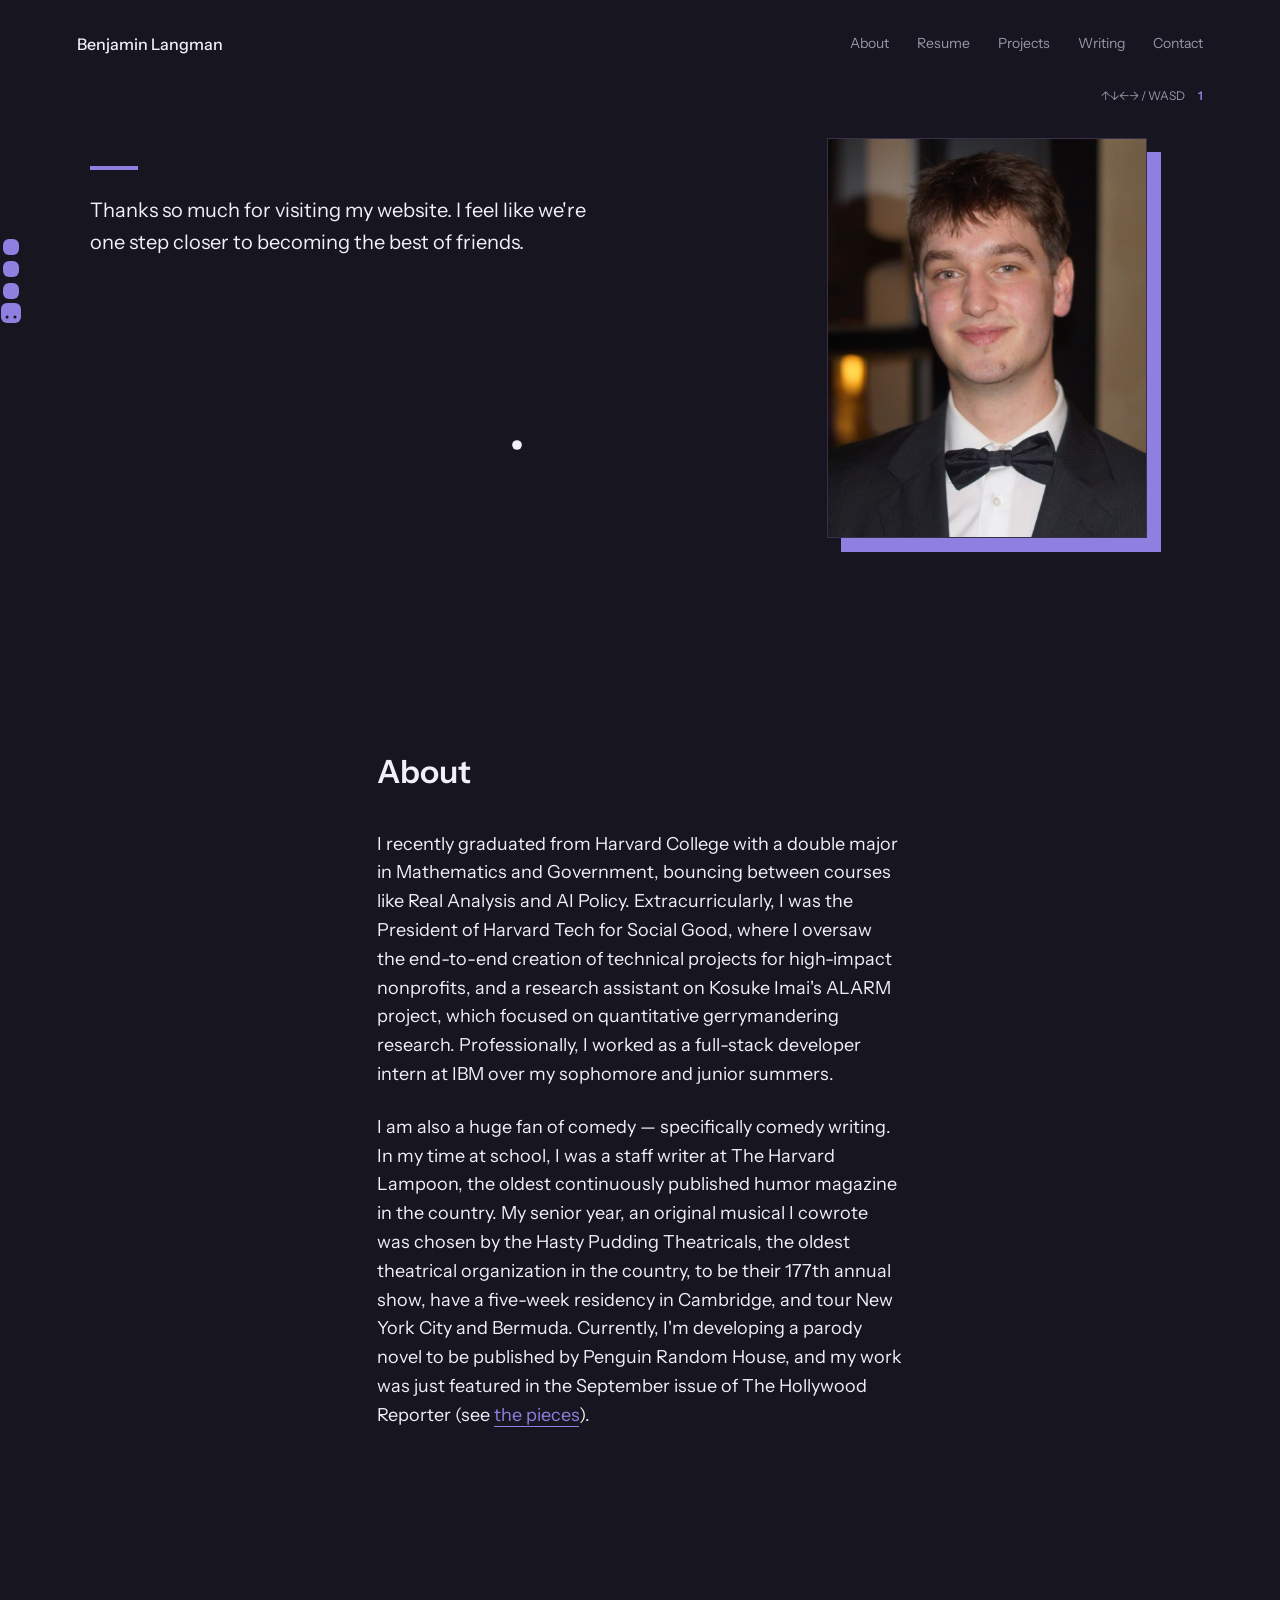
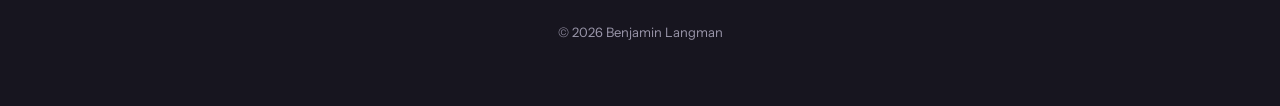
==== commit 59926696: "About: drop closing paragraph; swap in updated resume PDF; rework Projects - About: remove the closi" ====
--- a/index.html
+++ b/index.html
@@ -102,15 +102,6 @@
       of The Hollywood Reporter (see
       <a href="https://thehollywoodrepordurrr.com/" target="_blank" rel="noopener">the pieces</a>).
     </p>
-
-    <p>
-      Overall, I'm a generalist with a multidisciplinary background and
-      multidisciplinary interests. I excel at working with people, and I have a
-      ton of experience collaborating on projects of varying complexity, often on
-      a deadline. I credit this most to the fact that I am a deeply passionate
-      person and a fast learner &mdash; if I care about something, I go all in
-      every time.
-    </p>
   </main>
 
   <footer class="site-footer">
